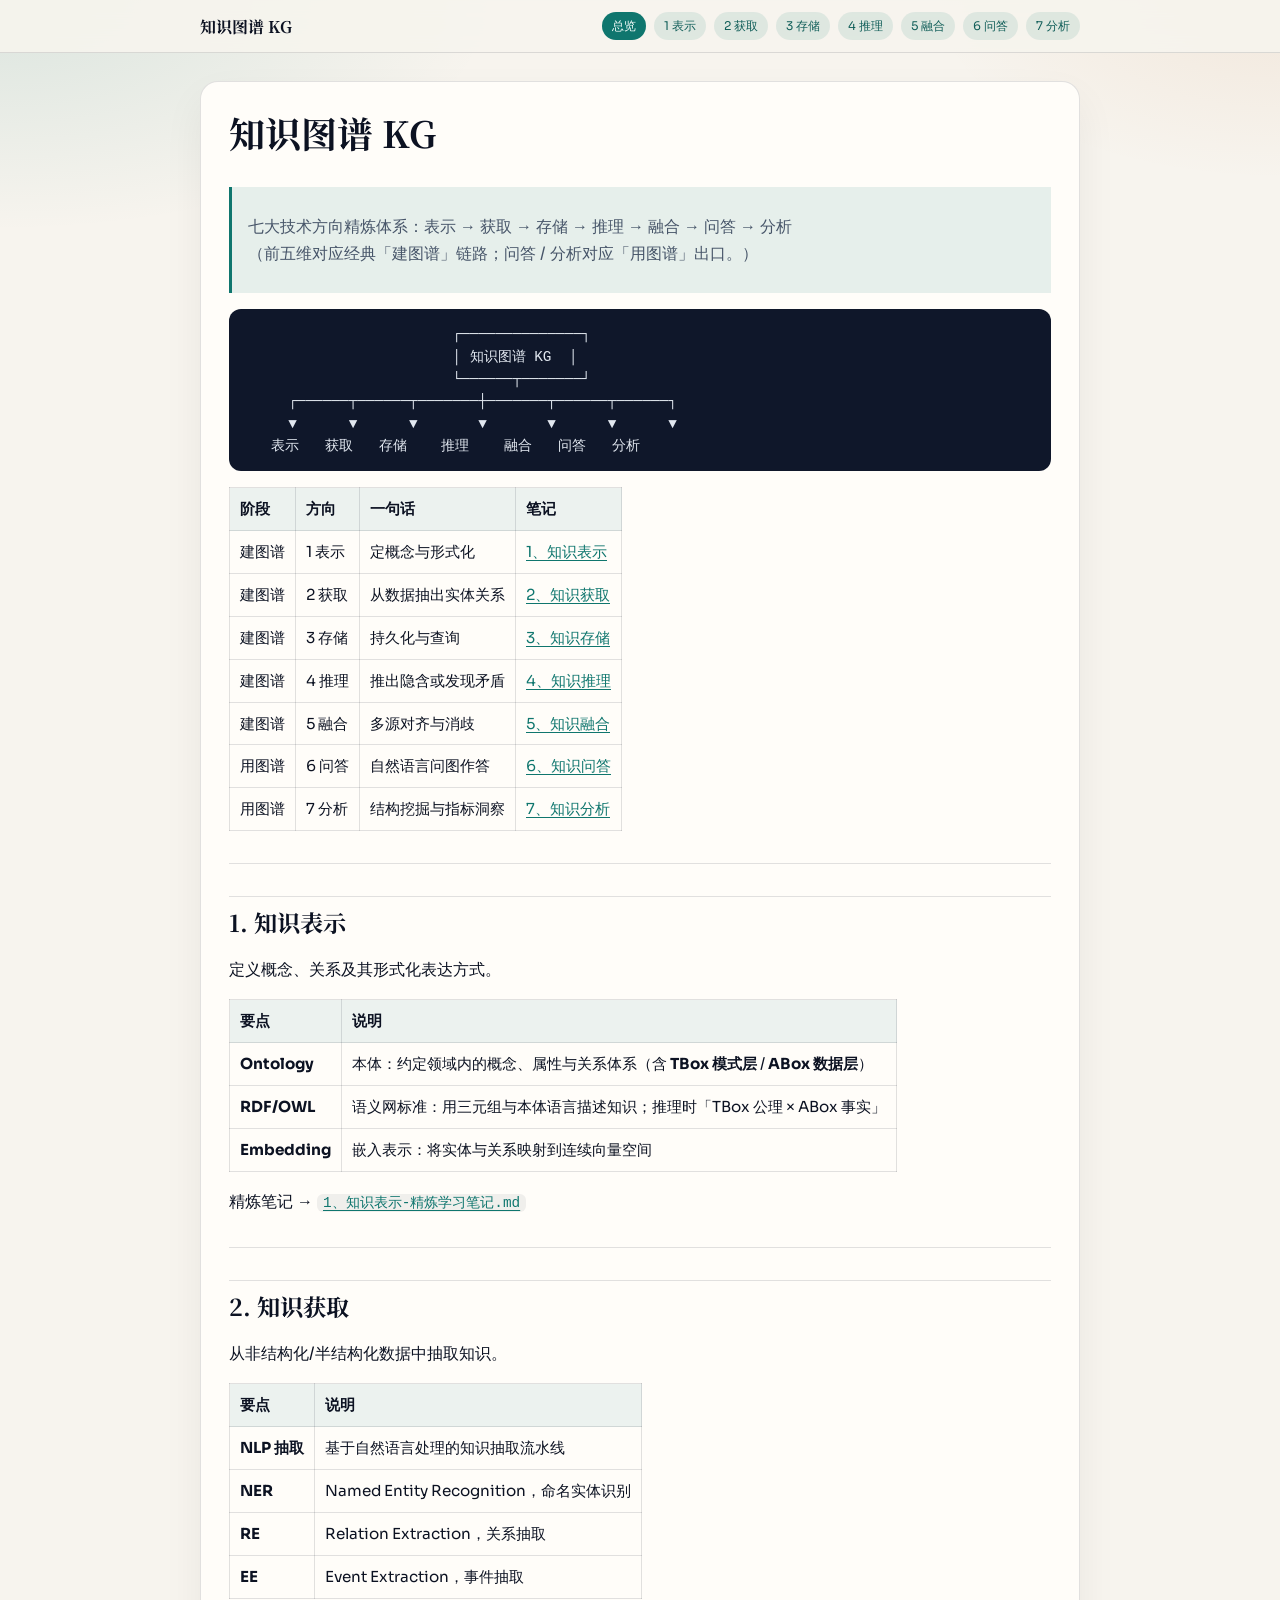
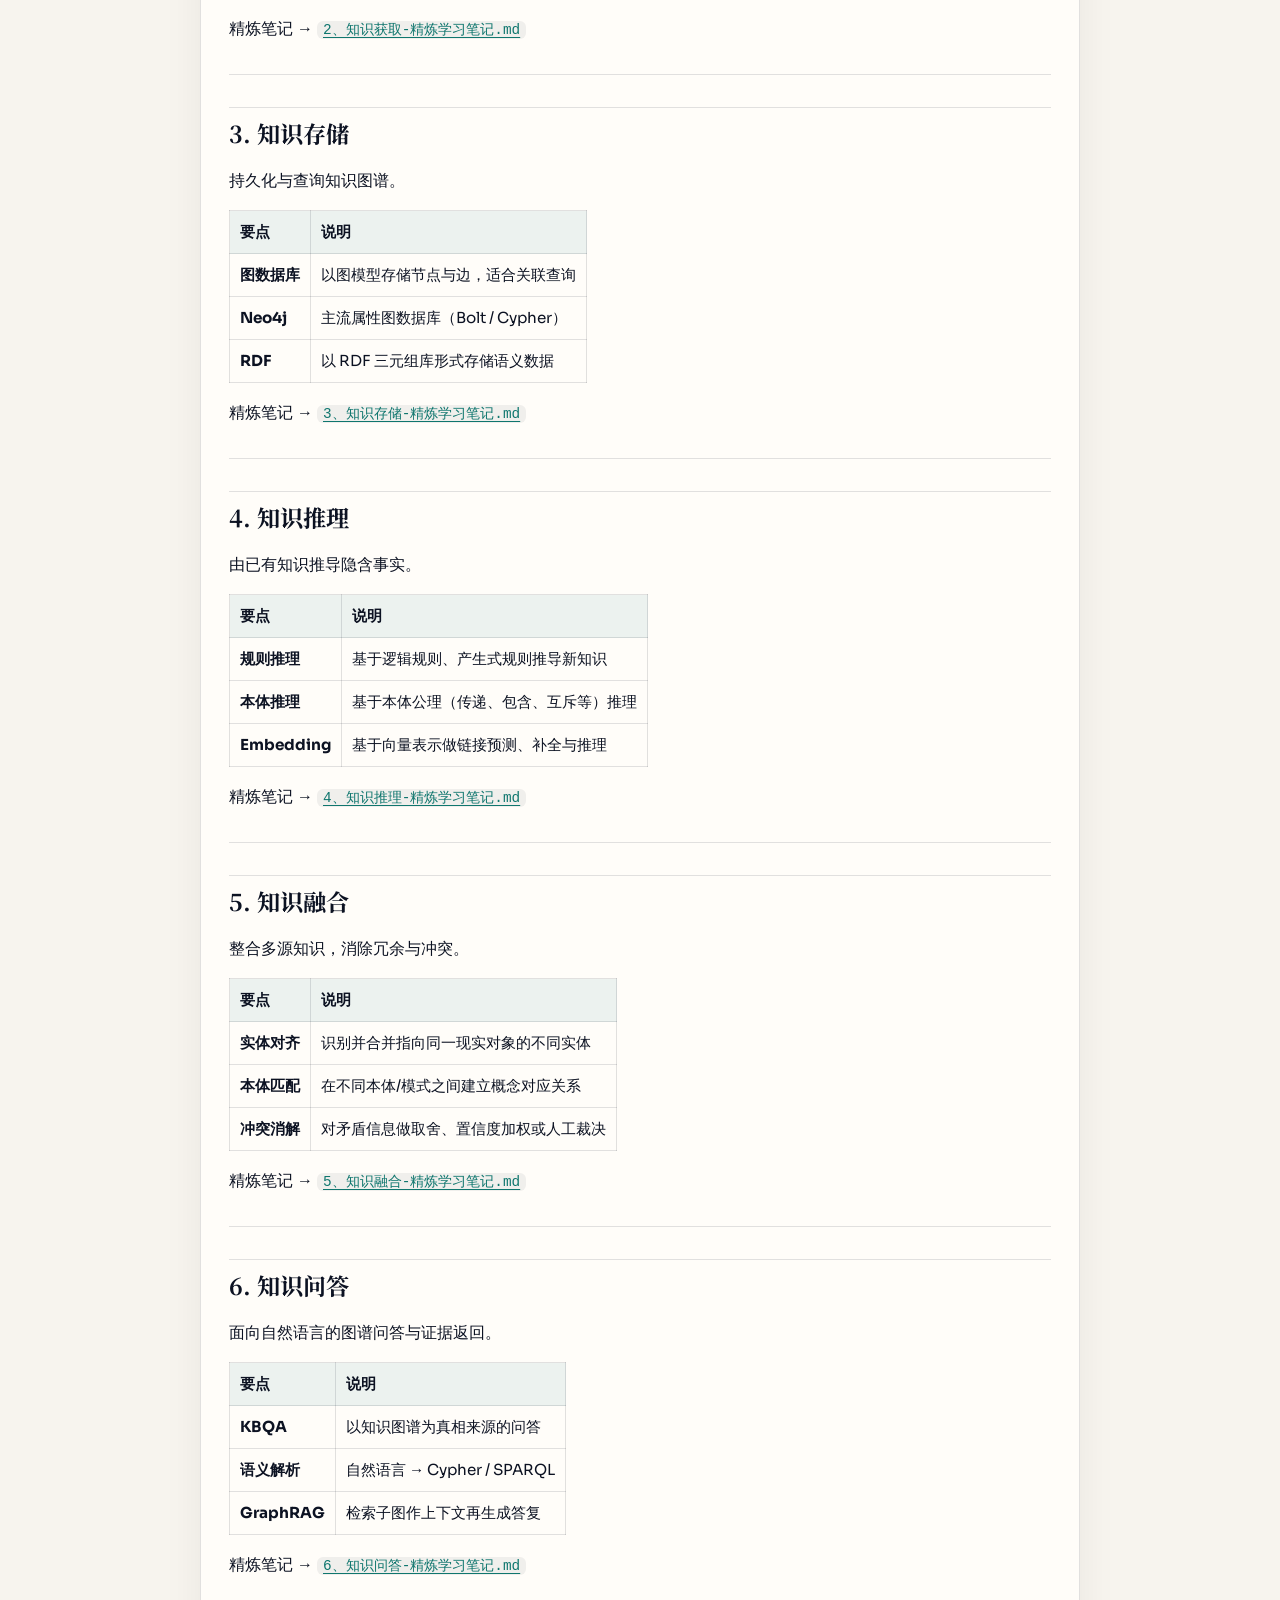
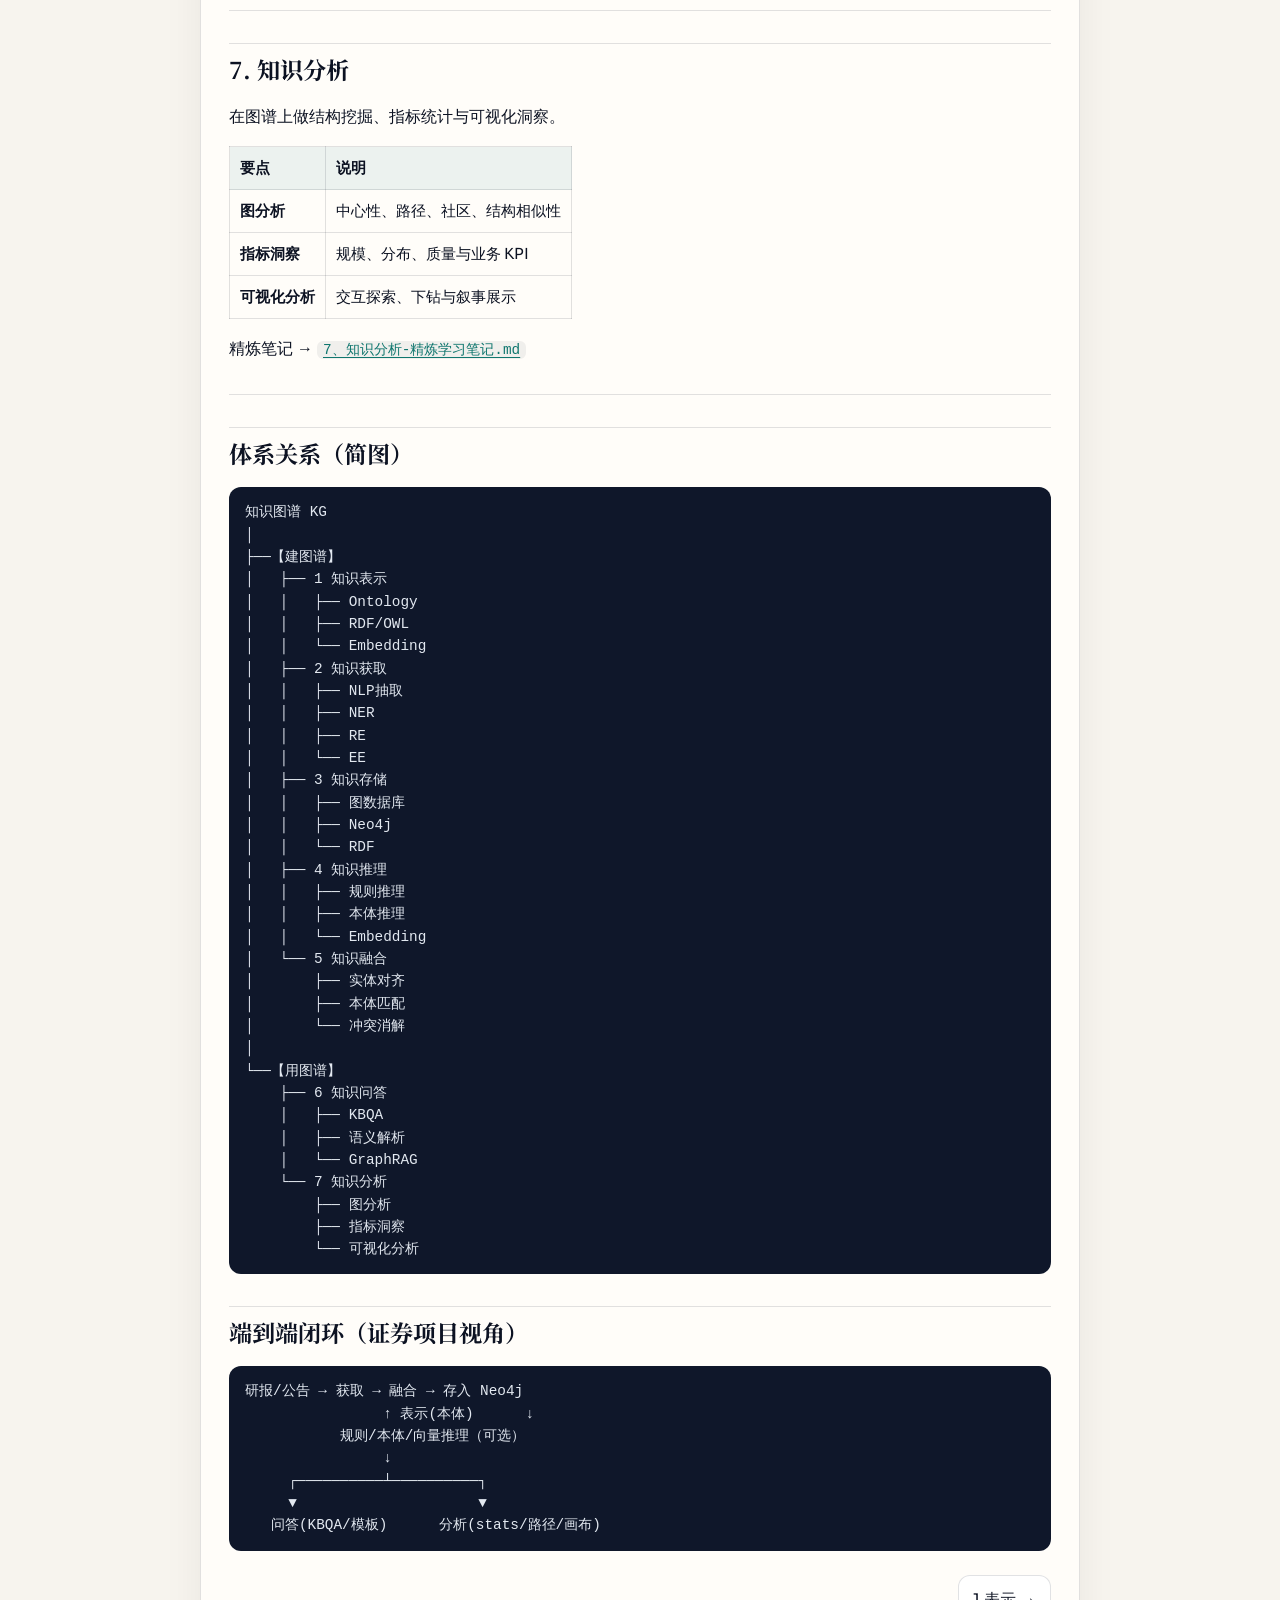
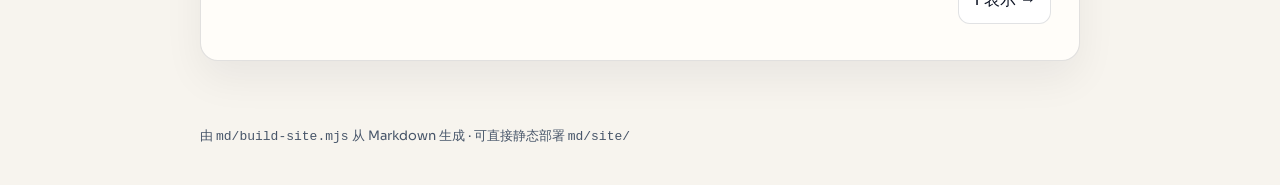
==== docs/index.html @ 32b03c39 "feat: init repo" ====
<!DOCTYPE html>
<html lang="zh-CN">
<head>
  <meta charset="UTF-8" />
  <meta name="viewport" content="width=device-width, initial-scale=1.0" />
  <title>知识图谱 · 七大技术方向 · 证券知识图谱</title>
  <link rel="preconnect" href="https://fonts.googleapis.com" />
  <link rel="preconnect" href="https://fonts.gstatic.com" crossorigin />
  <link href="https://fonts.googleapis.com/css2?family=Noto+Serif+SC:wght@600;700&family=Sora:wght@400;500;600&display=swap" rel="stylesheet" />
  <link rel="stylesheet" href="assets/site.css" />
</head>
<body>
  <header class="topbar">
    <div class="topbar-inner">
      <a class="brand" href="index.html">知识图谱 KG</a>
      <nav class="nav">
          <a href="index.html" class="active">总览</a>
          <a href="1-知识表示.html">1 表示</a>
          <a href="2-知识获取.html">2 获取</a>
          <a href="3-知识存储.html">3 存储</a>
          <a href="4-知识推理.html">4 推理</a>
          <a href="5-知识融合.html">5 融合</a>
          <a href="6-知识问答.html">6 问答</a>
          <a href="7-知识分析.html">7 分析</a>
      </nav>
    </div>
  </header>
  <main class="wrap">
    <article class="article">
      <h1>知识图谱 KG</h1>
<blockquote>
<p>七大技术方向精炼体系：表示 → 获取 → 存储 → 推理 → 融合 → 问答 → 分析<br>（前五维对应经典「建图谱」链路；问答 / 分析对应「用图谱」出口。）</p>
</blockquote>
<pre><code>                        ┌──────────────┐
                        │ 知识图谱 KG  │
                        └──────┬───────┘
     ┌──────┬──────┬───────┼───────┬──────┬──────┐
     ▼      ▼      ▼       ▼       ▼      ▼      ▼
   表示   获取   存储    推理    融合   问答   分析
</code></pre>
<table>
<thead>
<tr>
<th>阶段</th>
<th>方向</th>
<th>一句话</th>
<th>笔记</th>
</tr>
</thead>
<tbody><tr>
<td>建图谱</td>
<td>1 表示</td>
<td>定概念与形式化</td>
<td><a href="1-%E7%9F%A5%E8%AF%86%E8%A1%A8%E7%A4%BA.html">1、知识表示</a></td>
</tr>
<tr>
<td>建图谱</td>
<td>2 获取</td>
<td>从数据抽出实体关系</td>
<td><a href="2-%E7%9F%A5%E8%AF%86%E8%8E%B7%E5%8F%96.html">2、知识获取</a></td>
</tr>
<tr>
<td>建图谱</td>
<td>3 存储</td>
<td>持久化与查询</td>
<td><a href="3-%E7%9F%A5%E8%AF%86%E5%AD%98%E5%82%A8.html">3、知识存储</a></td>
</tr>
<tr>
<td>建图谱</td>
<td>4 推理</td>
<td>推出隐含或发现矛盾</td>
<td><a href="4-%E7%9F%A5%E8%AF%86%E6%8E%A8%E7%90%86.html">4、知识推理</a></td>
</tr>
<tr>
<td>建图谱</td>
<td>5 融合</td>
<td>多源对齐与消歧</td>
<td><a href="5-%E7%9F%A5%E8%AF%86%E8%9E%8D%E5%90%88.html">5、知识融合</a></td>
</tr>
<tr>
<td>用图谱</td>
<td>6 问答</td>
<td>自然语言问图作答</td>
<td><a href="6-%E7%9F%A5%E8%AF%86%E9%97%AE%E7%AD%94.html">6、知识问答</a></td>
</tr>
<tr>
<td>用图谱</td>
<td>7 分析</td>
<td>结构挖掘与指标洞察</td>
<td><a href="7-%E7%9F%A5%E8%AF%86%E5%88%86%E6%9E%90.html">7、知识分析</a></td>
</tr>
</tbody></table>
<hr>
<h2>1. 知识表示</h2>
<p>定义概念、关系及其形式化表达方式。</p>
<table>
<thead>
<tr>
<th>要点</th>
<th>说明</th>
</tr>
</thead>
<tbody><tr>
<td><strong>Ontology</strong></td>
<td>本体：约定领域内的概念、属性与关系体系（含 <strong>TBox 模式层</strong> / <strong>ABox 数据层</strong>）</td>
</tr>
<tr>
<td><strong>RDF/OWL</strong></td>
<td>语义网标准：用三元组与本体语言描述知识；推理时「TBox 公理 × ABox 事实」</td>
</tr>
<tr>
<td><strong>Embedding</strong></td>
<td>嵌入表示：将实体与关系映射到连续向量空间</td>
</tr>
</tbody></table>
<p>精炼笔记 → <a href="1-%E7%9F%A5%E8%AF%86%E8%A1%A8%E7%A4%BA.html"><code>1、知识表示-精炼学习笔记.md</code></a></p>
<hr>
<h2>2. 知识获取</h2>
<p>从非结构化/半结构化数据中抽取知识。</p>
<table>
<thead>
<tr>
<th>要点</th>
<th>说明</th>
</tr>
</thead>
<tbody><tr>
<td><strong>NLP 抽取</strong></td>
<td>基于自然语言处理的知识抽取流水线</td>
</tr>
<tr>
<td><strong>NER</strong></td>
<td>Named Entity Recognition，命名实体识别</td>
</tr>
<tr>
<td><strong>RE</strong></td>
<td>Relation Extraction，关系抽取</td>
</tr>
<tr>
<td><strong>EE</strong></td>
<td>Event Extraction，事件抽取</td>
</tr>
</tbody></table>
<p>精炼笔记 → <a href="2-%E7%9F%A5%E8%AF%86%E8%8E%B7%E5%8F%96.html"><code>2、知识获取-精炼学习笔记.md</code></a></p>
<hr>
<h2>3. 知识存储</h2>
<p>持久化与查询知识图谱。</p>
<table>
<thead>
<tr>
<th>要点</th>
<th>说明</th>
</tr>
</thead>
<tbody><tr>
<td><strong>图数据库</strong></td>
<td>以图模型存储节点与边，适合关联查询</td>
</tr>
<tr>
<td><strong>Neo4j</strong></td>
<td>主流属性图数据库（Bolt / Cypher）</td>
</tr>
<tr>
<td><strong>RDF</strong></td>
<td>以 RDF 三元组库形式存储语义数据</td>
</tr>
</tbody></table>
<p>精炼笔记 → <a href="3-%E7%9F%A5%E8%AF%86%E5%AD%98%E5%82%A8.html"><code>3、知识存储-精炼学习笔记.md</code></a></p>
<hr>
<h2>4. 知识推理</h2>
<p>由已有知识推导隐含事实。</p>
<table>
<thead>
<tr>
<th>要点</th>
<th>说明</th>
</tr>
</thead>
<tbody><tr>
<td><strong>规则推理</strong></td>
<td>基于逻辑规则、产生式规则推导新知识</td>
</tr>
<tr>
<td><strong>本体推理</strong></td>
<td>基于本体公理（传递、包含、互斥等）推理</td>
</tr>
<tr>
<td><strong>Embedding</strong></td>
<td>基于向量表示做链接预测、补全与推理</td>
</tr>
</tbody></table>
<p>精炼笔记 → <a href="4-%E7%9F%A5%E8%AF%86%E6%8E%A8%E7%90%86.html"><code>4、知识推理-精炼学习笔记.md</code></a></p>
<hr>
<h2>5. 知识融合</h2>
<p>整合多源知识，消除冗余与冲突。</p>
<table>
<thead>
<tr>
<th>要点</th>
<th>说明</th>
</tr>
</thead>
<tbody><tr>
<td><strong>实体对齐</strong></td>
<td>识别并合并指向同一现实对象的不同实体</td>
</tr>
<tr>
<td><strong>本体匹配</strong></td>
<td>在不同本体/模式之间建立概念对应关系</td>
</tr>
<tr>
<td><strong>冲突消解</strong></td>
<td>对矛盾信息做取舍、置信度加权或人工裁决</td>
</tr>
</tbody></table>
<p>精炼笔记 → <a href="5-%E7%9F%A5%E8%AF%86%E8%9E%8D%E5%90%88.html"><code>5、知识融合-精炼学习笔记.md</code></a></p>
<hr>
<h2>6. 知识问答</h2>
<p>面向自然语言的图谱问答与证据返回。</p>
<table>
<thead>
<tr>
<th>要点</th>
<th>说明</th>
</tr>
</thead>
<tbody><tr>
<td><strong>KBQA</strong></td>
<td>以知识图谱为真相来源的问答</td>
</tr>
<tr>
<td><strong>语义解析</strong></td>
<td>自然语言 → Cypher / SPARQL</td>
</tr>
<tr>
<td><strong>GraphRAG</strong></td>
<td>检索子图作上下文再生成答复</td>
</tr>
</tbody></table>
<p>精炼笔记 → <a href="6-%E7%9F%A5%E8%AF%86%E9%97%AE%E7%AD%94.html"><code>6、知识问答-精炼学习笔记.md</code></a></p>
<hr>
<h2>7. 知识分析</h2>
<p>在图谱上做结构挖掘、指标统计与可视化洞察。</p>
<table>
<thead>
<tr>
<th>要点</th>
<th>说明</th>
</tr>
</thead>
<tbody><tr>
<td><strong>图分析</strong></td>
<td>中心性、路径、社区、结构相似性</td>
</tr>
<tr>
<td><strong>指标洞察</strong></td>
<td>规模、分布、质量与业务 KPI</td>
</tr>
<tr>
<td><strong>可视化分析</strong></td>
<td>交互探索、下钻与叙事展示</td>
</tr>
</tbody></table>
<p>精炼笔记 → <a href="7-%E7%9F%A5%E8%AF%86%E5%88%86%E6%9E%90.html"><code>7、知识分析-精炼学习笔记.md</code></a></p>
<hr>
<h2>体系关系（简图）</h2>
<pre><code class="language-text">知识图谱 KG
│
├──【建图谱】
│   ├── 1 知识表示
│   │   ├── Ontology
│   │   ├── RDF/OWL
│   │   └── Embedding
│   ├── 2 知识获取
│   │   ├── NLP抽取
│   │   ├── NER
│   │   ├── RE
│   │   └── EE
│   ├── 3 知识存储
│   │   ├── 图数据库
│   │   ├── Neo4j
│   │   └── RDF
│   ├── 4 知识推理
│   │   ├── 规则推理
│   │   ├── 本体推理
│   │   └── Embedding
│   └── 5 知识融合
│       ├── 实体对齐
│       ├── 本体匹配
│       └── 冲突消解
│
└──【用图谱】
    ├── 6 知识问答
    │   ├── KBQA
    │   ├── 语义解析
    │   └── GraphRAG
    └── 7 知识分析
        ├── 图分析
        ├── 指标洞察
        └── 可视化分析
</code></pre>
<h2>端到端闭环（证券项目视角）</h2>
<pre><code class="language-text">研报/公告 → 获取 → 融合 → 存入 Neo4j
                ↑ 表示(本体)      ↓
           规则/本体/向量推理（可选）
                ↓
     ┌──────────┴──────────┐
     ▼                     ▼
   问答(KBQA/模板)      分析(stats/路径/画布)
</code></pre>

      <nav class="pager"><span></span><a href="1-知识表示.html">1 表示 →</a></nav>
    </article>
  </main>
  <footer class="footer">
    由 <code>md/build-site.mjs</code> 从 Markdown 生成 · 可直接静态部署 <code>md/site/</code>
  </footer>
</body>
</html>
---- docs/assets/site.css ----
:root {
  --ink: #0c1222;
  --muted: #475569;
  --paper: #f7f4ee;
  --panel: #fffdf9;
  --line: rgba(12, 18, 34, 0.12);
  --accent: #0f766e;
  --accent-soft: rgba(15, 118, 110, 0.1);
  --code-bg: #0f172a;
  --font: "Sora", "PingFang SC", "Microsoft YaHei", sans-serif;
  --display: "Noto Serif SC", "Songti SC", serif;
}

* {
  box-sizing: border-box;
}

html {
  scroll-behavior: smooth;
}

body {
  margin: 0;
  color: var(--ink);
  font-family: var(--font);
  line-height: 1.7;
  background:
    radial-gradient(900px 420px at 0% 0%, rgba(15, 118, 110, 0.12), transparent 55%),
    radial-gradient(700px 360px at 100% 0%, rgba(180, 83, 9, 0.08), transparent 50%),
    var(--paper);
}

a {
  color: var(--accent);
  text-decoration-thickness: 1px;
  text-underline-offset: 3px;
}

a:hover {
  color: #115e59;
}

.topbar {
  position: sticky;
  top: 0;
  z-index: 20;
  backdrop-filter: blur(10px);
  background: rgba(247, 244, 238, 0.9);
  border-bottom: 1px solid var(--line);
}

.topbar-inner {
  max-width: 920px;
  margin: 0 auto;
  padding: 12px 20px;
  display: flex;
  gap: 12px;
  align-items: center;
  justify-content: space-between;
  flex-wrap: wrap;
}

.brand {
  font-family: var(--display);
  font-weight: 700;
  color: var(--ink);
  text-decoration: none;
}

.nav {
  display: flex;
  flex-wrap: wrap;
  gap: 8px;
}

.nav a {
  font-size: 12px;
  padding: 4px 10px;
  border-radius: 999px;
  background: var(--accent-soft);
  text-decoration: none;
  color: #115e59;
}

.nav a.active {
  background: var(--accent);
  color: #f8fffc;
}

.wrap {
  max-width: 920px;
  margin: 0 auto;
  padding: 28px 20px 64px;
}

.article {
  background: var(--panel);
  border: 1px solid var(--line);
  border-radius: 18px;
  padding: 28px 28px 36px;
  box-shadow: 0 18px 40px rgba(12, 18, 34, 0.06);
}

.article h1,
.article h2,
.article h3 {
  font-family: var(--display);
  line-height: 1.3;
}

.article h1 {
  margin-top: 0;
  font-size: clamp(28px, 4vw, 36px);
}

.article h2 {
  margin-top: 2rem;
  padding-top: 0.6rem;
  border-top: 1px solid var(--line);
  font-size: 1.45rem;
}

.article h3 {
  margin-top: 1.4rem;
  font-size: 1.15rem;
}

.article blockquote {
  margin: 1rem 0;
  padding: 10px 16px;
  border-left: 3px solid var(--accent);
  background: var(--accent-soft);
  color: var(--muted);
}

.article table {
  width: 100%;
  border-collapse: collapse;
  display: block;
  overflow-x: auto;
  margin: 1rem 0;
  font-size: 0.95rem;
}

.article th,
.article td {
  border: 1px solid var(--line);
  padding: 8px 10px;
  text-align: left;
  vertical-align: top;
}

.article th {
  background: rgba(15, 118, 110, 0.08);
}

.article code {
  font-family: ui-monospace, SFMono-Regular, Menlo, Consolas, monospace;
  font-size: 0.9em;
  background: rgba(15, 23, 42, 0.06);
  padding: 1px 6px;
  border-radius: 6px;
}

.article pre {
  background: var(--code-bg);
  color: #e2e8f0;
  padding: 14px 16px;
  border-radius: 12px;
  overflow-x: auto;
  line-height: 1.55;
}

.article pre code {
  background: transparent;
  padding: 0;
  color: inherit;
}

.article hr {
  border: 0;
  border-top: 1px solid var(--line);
  margin: 2rem 0;
}

.pager {
  display: flex;
  justify-content: space-between;
  gap: 12px;
  margin-top: 24px;
  flex-wrap: wrap;
}

.pager a {
  display: inline-block;
  padding: 10px 14px;
  border-radius: 12px;
  border: 1px solid var(--line);
  background: #fff;
  text-decoration: none;
  color: var(--ink);
}

.footer {
  max-width: 920px;
  margin: 0 auto;
  padding: 0 20px 40px;
  color: var(--muted);
  font-size: 13px;
}

@media (max-width: 640px) {
  .article {
    padding: 18px 14px 24px;
    border-radius: 14px;
  }
}
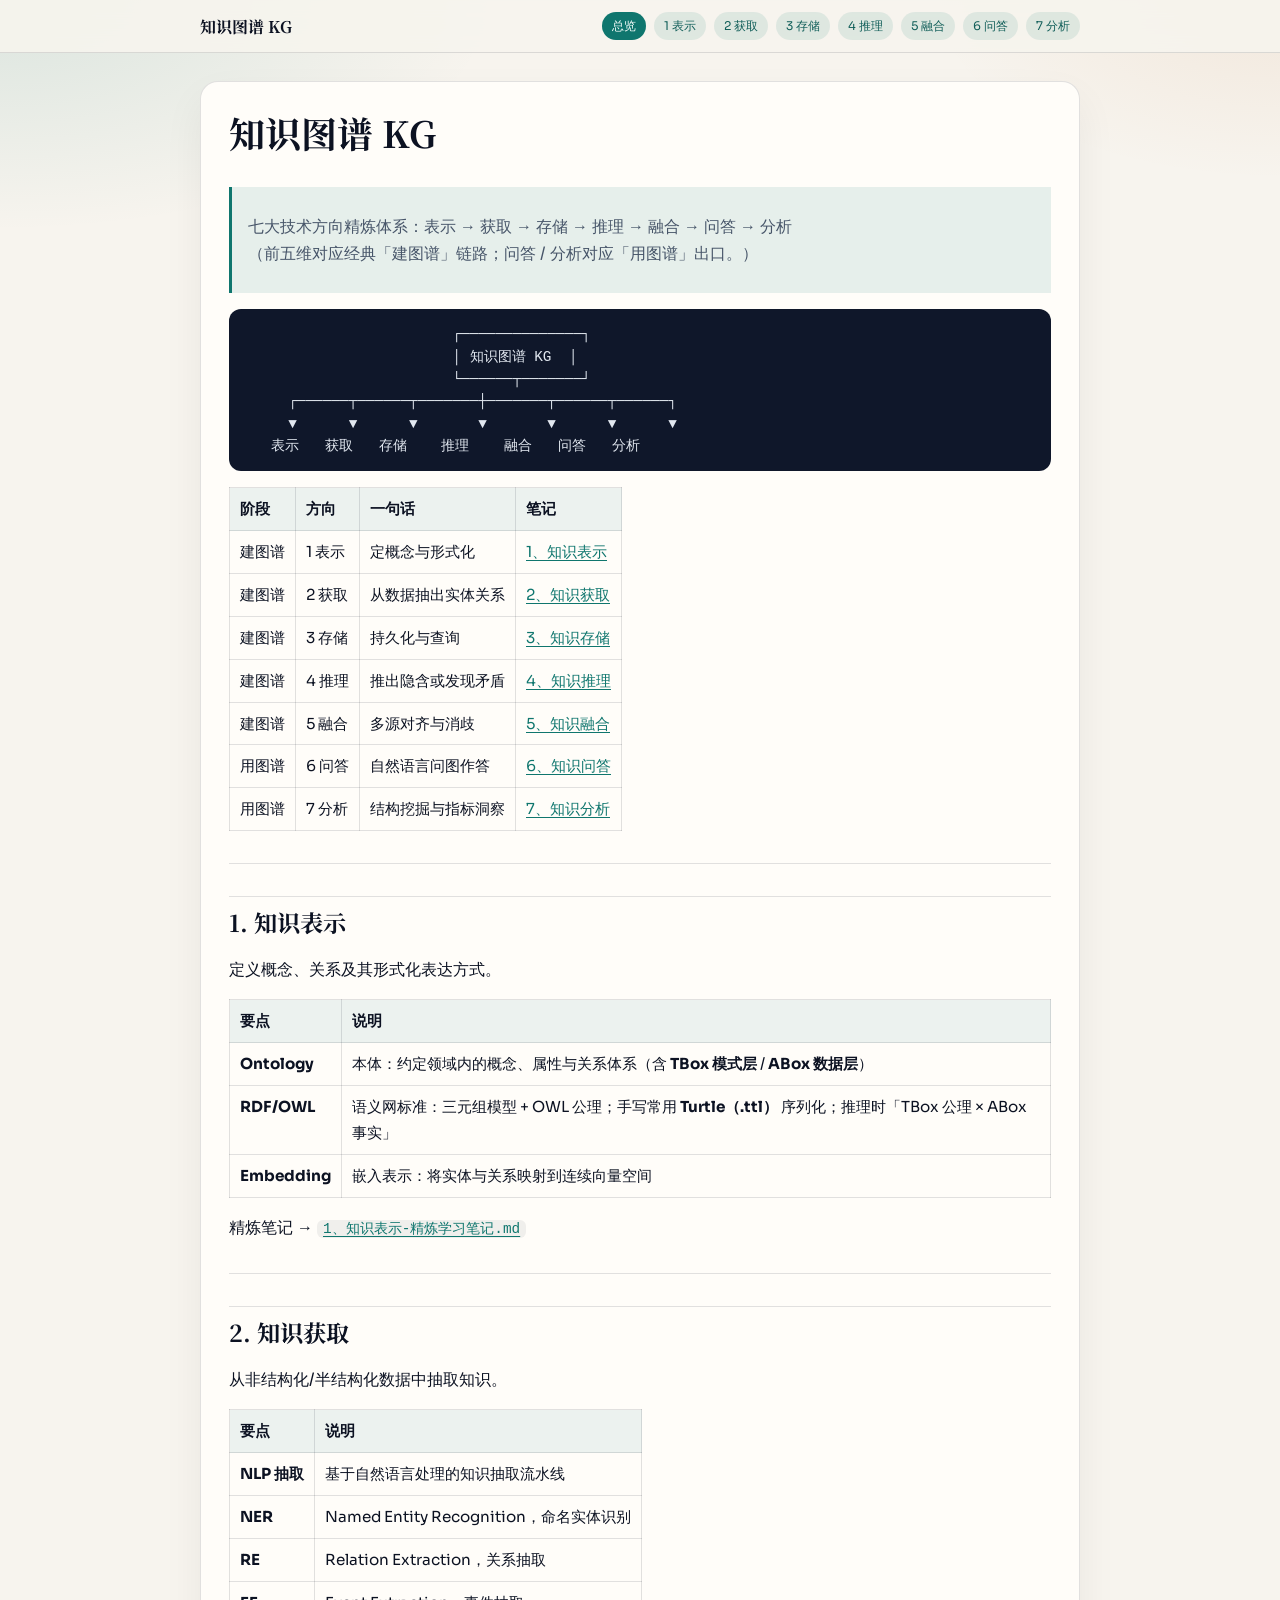
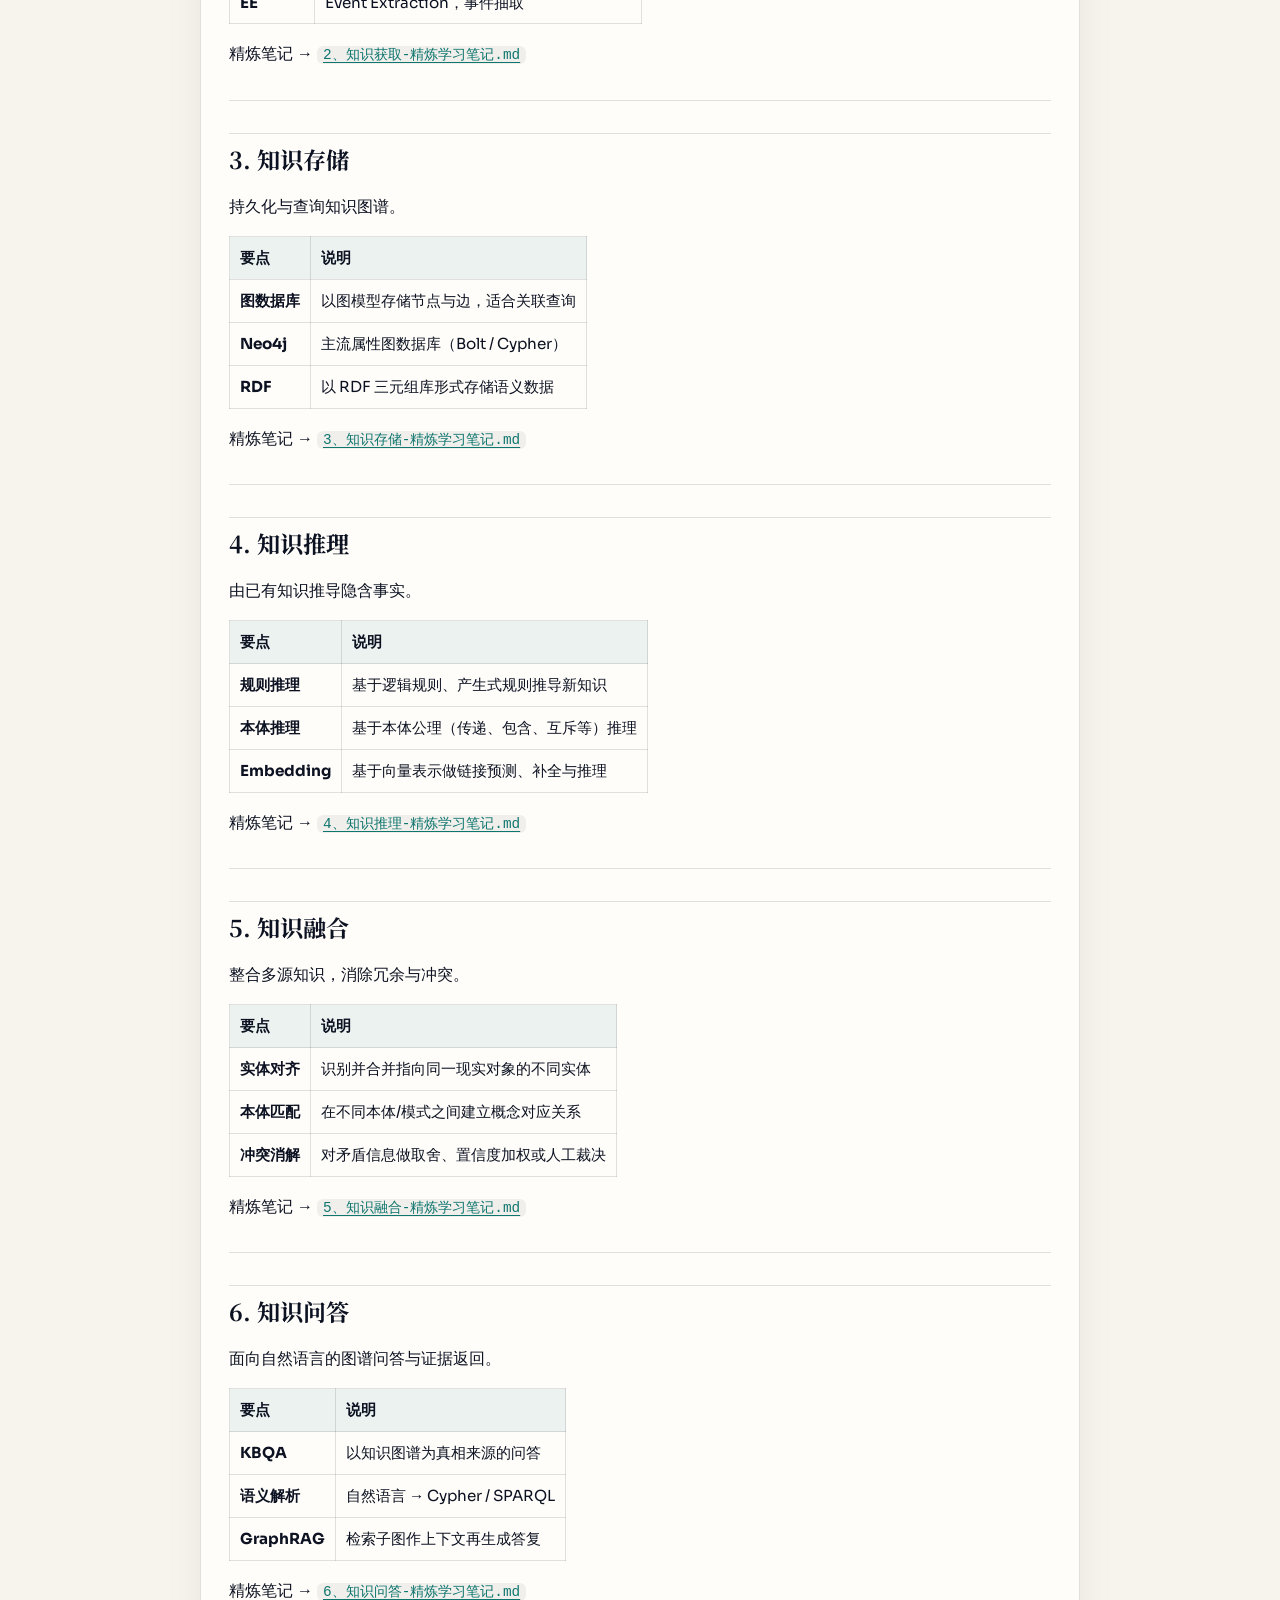
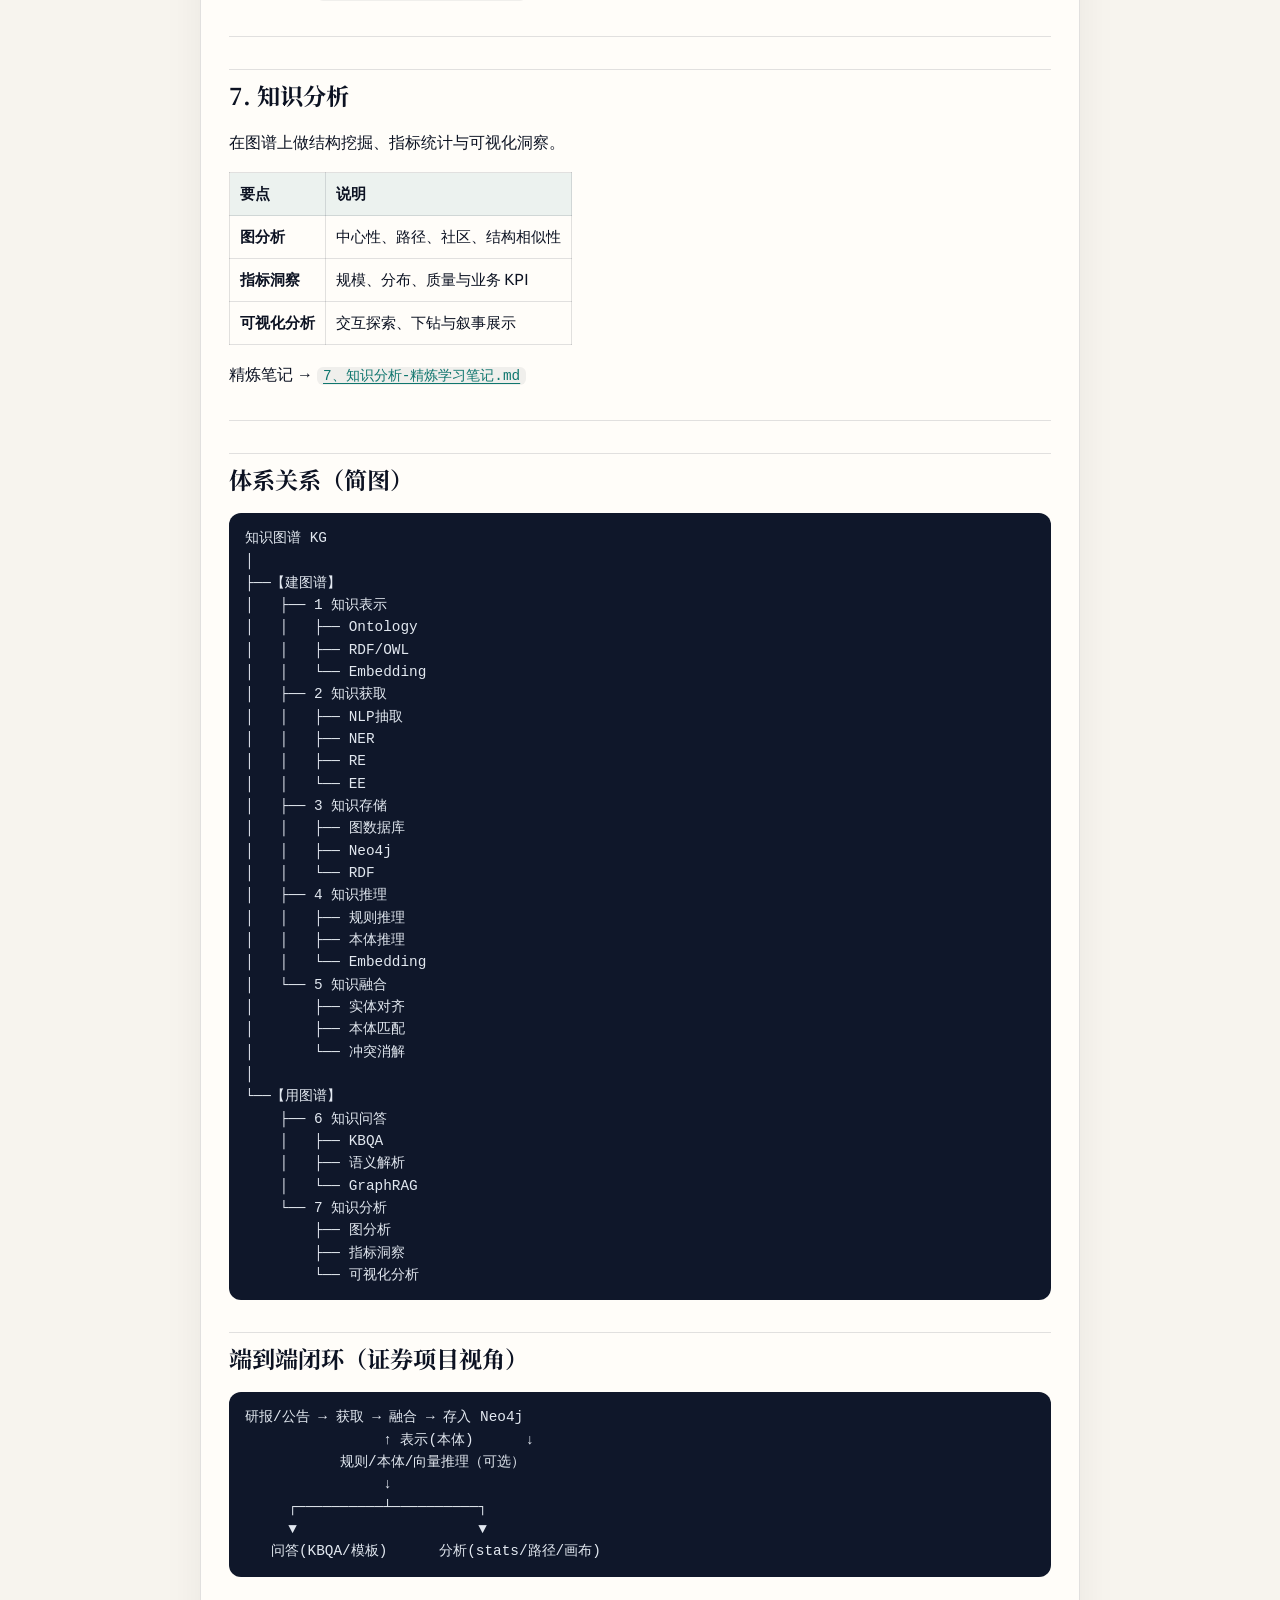
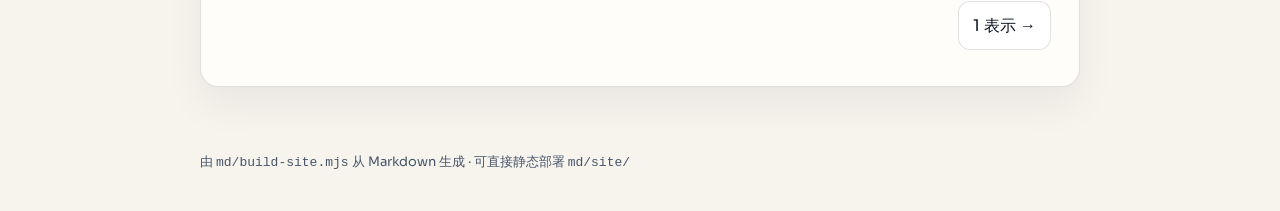
==== commit f911e927: "feat:  游湖学习代码" ====
--- a/docs/index.html
+++ b/docs/index.html
@@ -106,7 +106,7 @@
 </tr>
 <tr>
 <td><strong>RDF/OWL</strong></td>
-<td>语义网标准：用三元组与本体语言描述知识；推理时「TBox 公理 × ABox 事实」</td>
+<td>语义网标准：三元组模型 + OWL 公理；手写常用 <strong>Turtle（.ttl）</strong> 序列化；推理时「TBox 公理 × ABox 事实」</td>
 </tr>
 <tr>
 <td><strong>Embedding</strong></td>
